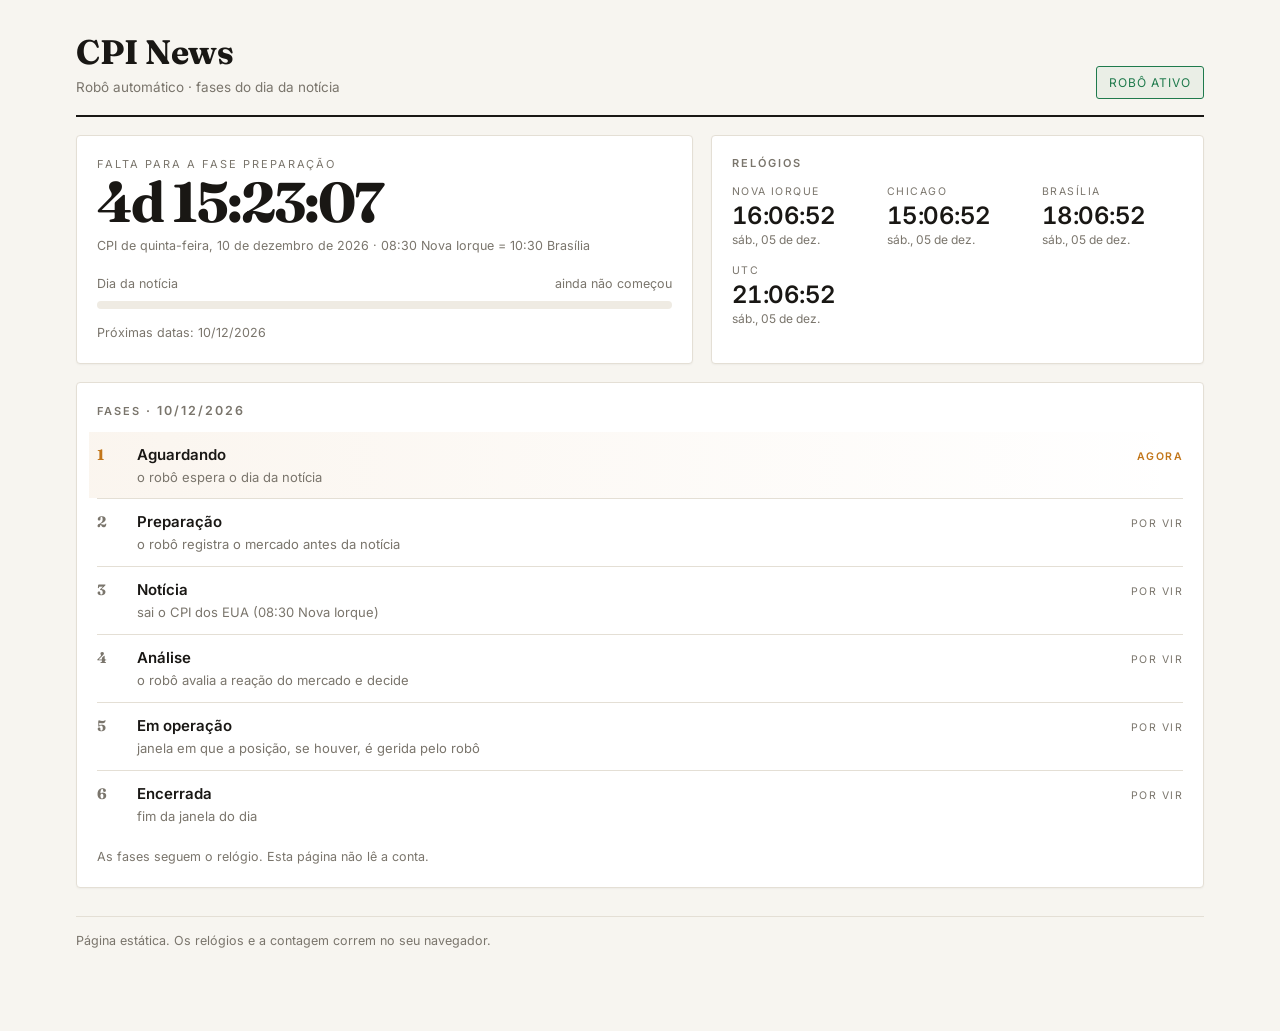
==== cpi-news/index.html @ f6e4e3d6 "CPI News: fases do robo" ====
<!doctype html>
<html lang="pt">
<head>
<meta charset="utf-8">
<meta name="viewport" content="width=device-width, initial-scale=1">
<title>CPI News</title>
<link rel="preconnect" href="https://fonts.googleapis.com">
<link href="https://fonts.googleapis.com/css2?family=Fraunces:opsz,wght@9..144,600;9..144,700&family=Inter:wght@400;500;600&display=swap" rel="stylesheet">
<link rel="stylesheet" href="estilo.css">
</head>
<body>
<div class="env">

  <div class="cab">
    <div>
      <h1>CPI News</h1>
      <div class="sub">Robô automático · fases do dia da notícia</div>
    </div>
    <div class="selo-saude">Robô ativo</div>
  </div>

  <div class="gr g2">
    <div class="cx">
      <div class="rot" id="conta-rot">—</div>
      <div class="conta-n" id="conta">—</div>
      <div class="sub" id="conta-quando" style="margin-top:6px"></div>
      <div style="margin-top:18px">
        <div style="display:flex;justify-content:space-between" class="sub">
          <span>Dia da notícia</span><span id="barra-lado"></span></div>
        <div class="barra o"><i id="barra-dia" style="width:0%"></i></div>
      </div>
      <div class="sub" style="margin-top:14px" id="proximos"></div>
    </div>
    <div class="cx">
      <h2>Relógios</h2>
      <div class="rel" id="relogios"></div>
    </div>
  </div>

  <div class="gr">
    <div class="cx larga">
      <h2>Fases <span class="sub" id="etapas-dia"></span></h2>
      <div id="etapas"></div>
      <div class="sub" style="margin-top:10px">As fases seguem o relógio. Esta página não lê a conta.</div>
    </div>
  </div>

  <div class="rodape">Página estática. Os relógios e a contagem correm no seu navegador.</div>
</div>

<script>
const el = id => document.getElementById(id);
const NY = 'America/New_York';
const DIAS = ['2026-10-14', '2026-11-10', '2026-12-10'];
const dataBR = s => s.slice(8,10)+'/'+s.slice(5,7)+'/'+s.slice(0,4);

function nyMs(dia, hh, mm){
  const [y,m,d] = dia.split('-').map(Number);
  let t = Date.UTC(y, m-1, d, hh, mm);
  for (let i=0;i<2;i++){
    const p = Object.fromEntries(new Intl.DateTimeFormat('en-US',{timeZone:NY,hourCycle:'h23',
      year:'numeric',month:'2-digit',day:'2-digit',hour:'2-digit',minute:'2-digit'}).formatToParts(new Date(t))
      .map(x=>[x.type,x.value]));
    t += Date.UTC(y, m-1, d, hh, mm) - Date.UTC(+p.year, +p.month-1, +p.day, +p.hour, +p.minute);
  }
  return t;
}
const sexta = dia => new Date(dia+'T12:00:00Z').getUTCDay() === 5;
function marcos(dia){
  const nt = nyMs(dia,8,30), min = 60e3;
  return {ini:nt-60*min, nt, an:nt+30*min, op:nt+45*min, fim: sexta(dia) ? nyMs(dia,16,50) : nyMs(dia,21,0)};
}
function dur(ms){
  let s = Math.max(0, Math.floor(ms/1000));
  const d=Math.floor(s/86400), h=Math.floor(s%86400/3600), m=Math.floor(s%3600/60), x=s%60;
  const p=n=>String(n).padStart(2,'0');
  return d>0 ? `${d}d ${p(h)}:${p(m)}:${p(x)}` : `${p(h)}:${p(m)}:${p(x)}`;
}
const fmt = (ms, fuso, opt) => new Intl.DateTimeFormat('pt-BR',Object.assign({timeZone:fuso},opt)).format(new Date(ms));

const RELOGIOS = [['Nova Iorque',NY],['Chicago','America/Chicago'],['Brasília','America/Sao_Paulo'],['UTC','UTC']];
function pintaRelogios(agora){
  el('relogios').innerHTML = RELOGIOS.map(([nome,f]) =>
    `<div><div class="c">${nome}</div><div class="h">${fmt(agora,f,{hour:'2-digit',minute:'2-digit',second:'2-digit',hour12:false})}</div>`
    + `<div class="d">${fmt(agora,f,{weekday:'short',day:'2-digit',month:'short'})}</div></div>`).join('');
}

function pinta(){
  const agora = Date.now();
  pintaRelogios(agora);
  const dia = DIAS.find(d => marcos(d).fim > agora);
  if (!dia){
    el('conta-rot').textContent = 'Sem notícia marcada'; el('conta').textContent = '—';
    el('conta-quando').textContent = 'O calendário de 2027 ainda não foi publicado.';
    el('etapas').innerHTML = ''; return;
  }
  const M = marcos(dia);
  const F = [
    ['Aguardando', 'o robô espera o dia da notícia', null, M.ini],
    ['Preparação', 'o robô registra o mercado antes da notícia', M.ini, M.nt],
    ['Notícia', 'sai o CPI dos EUA (08:30 Nova Iorque)', M.nt, M.an],
    ['Análise', 'o robô avalia a reação do mercado e decide', M.an, M.op],
    ['Em operação', 'janela em que a posição, se houver, é gerida pelo robô', M.op, M.fim],
    ['Encerrada', 'fim da janela do dia', M.fim, null],
  ];
  const i = F.findIndex(([, , ini, fim]) => (ini===null || agora >= ini) && (fim===null || agora < fim));
  const prox = F[i+1];
  el('conta-rot').textContent = prox ? 'Falta para a fase ' + prox[0] : 'Dia encerrado';
  el('conta').textContent = prox ? dur(prox[2] - agora) : '—';
  el('conta-quando').textContent = 'CPI de ' + fmt(nyMs(dia,12,0), NY, {weekday:'long',day:'2-digit',month:'long',year:'numeric'})
    + ' · 08:30 Nova Iorque = ' + fmt(M.nt,'America/Sao_Paulo',{hour:'2-digit',minute:'2-digit'}) + ' Brasília';
  const pct = Math.min(100, Math.max(0, (agora - M.ini)/(M.fim - M.ini)*100));
  el('barra-dia').style.width = pct + '%';
  el('barra-lado').textContent = pct>0 ? Math.round(pct)+'%' : 'ainda não começou';
  el('proximos').textContent = 'Próximas datas: ' + DIAS.filter(d => marcos(d).fim > agora).map(dataBR).join(' · ');
  el('etapas-dia').textContent = '· ' + dataBR(dia);
  el('etapas').innerHTML = F.map(([n,det],k) => {
    const cls = k<i ? 'et-feito' : k===i ? 'et-agora' : '';
    const selo = k<i ? 'feito' : k===i ? 'agora' : 'por vir';
    return `<div class="etapa ${cls}"><div class="nu">${k+1}</div><div><div class="nome">${n}</div><div class="det">${det}</div></div><div class="selo">${selo}</div></div>`;
  }).join('');
}
pinta(); setInterval(pinta, 1000);
</script>
</body>
</html>
---- cpi-news/estilo.css ----
:root{
  --papel:#F7F5F0; --cartao:#FFFFFF; --tinta:#191714; --fraco:#7A756C; --linha:#E4DFD5;
  --azul:#20558A; --verde:#1F7A4C; --ocre:#C2761A; --rubro:#B3392F; --calma:#EFEBE3;
}
*{box-sizing:border-box}
body{margin:0;background:var(--papel);color:var(--tinta);
     font:15px/1.6 Inter,system-ui,-apple-system,Segoe UI,sans-serif}
.env{max-width:1160px;margin:0 auto;padding:34px 16px 80px}
h1{font:700 34px/1.1 Fraunces,Georgia,serif;margin:0;letter-spacing:-.5px}
h2{font:600 11px Inter,sans-serif;letter-spacing:.18em;text-transform:uppercase;
   color:var(--fraco);margin:0 0 14px}
.cab{border-bottom:2px solid var(--tinta);padding-bottom:16px;display:flex;
  justify-content:space-between;align-items:flex-end;gap:16px;flex-wrap:wrap}
.cab .sub{color:var(--fraco);font-size:13.5px;margin-top:6px}
.cx{background:var(--cartao);border:1px solid var(--linha);border-radius:4px;padding:20px;
  box-shadow:0 1px 2px rgba(25,23,20,.04);min-width:0}
.gr{display:grid;gap:18px;margin-top:18px}
.g3{grid-template-columns:repeat(auto-fit,minmax(240px,1fr))}
.g2{grid-template-columns:1.25fr 1fr}
.larga{grid-column:1/-1}
@media(max-width:860px){.g2{grid-template-columns:1fr}}

.med{display:flex;gap:16px;align-items:center}
.med svg{width:104px;height:104px;flex:none}
.med .n{font:700 34px Fraunces,serif;line-height:1;font-variant-numeric:tabular-nums}
.med .r{font-size:11px;letter-spacing:.16em;text-transform:uppercase;color:var(--fraco);margin-top:4px}
.med .o{font-size:13px;color:var(--fraco);margin-top:6px}

.conta-n{font:700 56px Fraunces,serif;letter-spacing:-2px;line-height:1;font-variant-numeric:tabular-nums}
@media(max-width:500px){.conta-n{font-size:42px}}
.rot{font-size:11px;letter-spacing:.18em;text-transform:uppercase;color:var(--fraco)}
.barra{height:8px;background:var(--calma);border-radius:99px;overflow:hidden;margin-top:7px}
.barra i{display:block;height:100%;background:var(--azul);transition:width .4s}
.barra.o i{background:var(--ocre)}
.rel{display:grid;grid-template-columns:repeat(auto-fit,minmax(108px,1fr));gap:14px}
.rel .c{font-size:10.5px;letter-spacing:.14em;text-transform:uppercase;color:var(--fraco)}
.rel .h{font:600 24px Inter,sans-serif;font-variant-numeric:tabular-nums;letter-spacing:-.5px}
.rel .d{font-size:12px;color:var(--fraco)}

.etapa{display:grid;grid-template-columns:28px 1fr auto;gap:12px;align-items:baseline;padding:11px 0}
.etapa+.etapa{border-top:1px solid var(--linha)}
.etapa .nu{font:700 15px Fraunces,serif;color:var(--fraco)}
.etapa .nome{font-weight:600} .etapa .det{font-size:13px;color:var(--fraco)}
.etapa .selo{font-size:10.5px;letter-spacing:.14em;text-transform:uppercase;color:var(--fraco);white-space:nowrap}
.et-feito .nu,.et-feito .selo{color:var(--verde)}
.et-agora{background:linear-gradient(90deg,rgba(194,118,26,.07),transparent);
  margin:0 -8px;padding-left:8px;padding-right:8px}
.et-agora .nu{color:var(--ocre)} .et-agora .selo{color:var(--ocre);font-weight:600}

.val{display:grid;grid-template-columns:12px 1fr auto;gap:11px;align-items:baseline;padding:9px 0}
.val+.val{border-top:1px solid var(--linha)}
.val .pt{width:9px;height:9px;border-radius:50%;background:var(--verde);transform:translateY(-1px)}
.val.aviso .pt{background:var(--ocre)}
.val .rt{font-weight:600;font-size:14px}
.val .aj{font-size:12.5px;color:var(--fraco)}
.val .vl{font-size:13.5px;color:var(--fraco);text-align:right;white-space:nowrap}
.sub{color:var(--fraco);font-size:12.5px}
.pastilha{font-size:10.5px;padding:2px 9px;border-radius:99px;border:1px solid var(--linha);
  color:var(--fraco);white-space:nowrap}
.pastilha.ok{border-color:var(--verde);color:var(--verde);background:rgba(31,122,76,.06)}
.pastilha.aviso{border-color:var(--ocre);color:var(--ocre);background:rgba(194,118,26,.06)}
.pastilha.alarme{border-color:var(--rubro);color:var(--rubro);background:rgba(179,57,47,.06)}
.selo-saude{border:1px solid var(--verde);color:var(--verde);border-radius:3px;padding:6px 12px;
  font-size:12px;letter-spacing:.08em;text-transform:uppercase;background:rgba(31,122,76,.06)}

.fx{display:grid;grid-template-columns:repeat(auto-fit,minmax(200px,1fr));gap:22px}
.fx-c+.fx-c{border-left:1px solid var(--linha);padding-left:22px}
.fx-c .k{font-size:10.5px;letter-spacing:.16em;text-transform:uppercase;color:var(--fraco)}
.fx-n{font:700 25px Fraunces,Georgia,serif;letter-spacing:-.7px;margin:5px 0 8px;
  font-variant-numeric:tabular-nums;line-height:1}
.fx-c .u{font-size:12px;color:var(--fraco);margin-top:7px;line-height:1.45}
.fx-fim .fx-n{color:var(--azul)}
@media(max-width:700px){.fx-c+.fx-c{border-left:0;padding-left:0;border-top:1px solid var(--linha);padding-top:16px}}

.calc{display:flex;gap:10px;align-items:center;flex-wrap:wrap;margin-bottom:16px}
.calc input{font:600 20px Inter,sans-serif;width:150px;padding:6px 10px;border:1px solid var(--linha);
  border-radius:4px;background:var(--papel);color:var(--tinta);font-variant-numeric:tabular-nums}
.calc button{font:600 12px Inter,sans-serif;background:transparent;border:1px solid var(--linha);
  border-radius:99px;padding:5px 12px;cursor:pointer;color:var(--fraco)}
.calc button:hover{border-color:var(--azul);color:var(--azul)}
.dinh{display:grid;grid-template-columns:repeat(auto-fit,minmax(150px,1fr));gap:20px}
.dinh .k{font-size:10.5px;letter-spacing:.16em;text-transform:uppercase;color:var(--fraco)}
.dinh .n{font:700 26px Fraunces,Georgia,serif;letter-spacing:-.8px;margin-top:4px;font-variant-numeric:tabular-nums}
.dinh .u{font-size:12.5px;color:var(--fraco);margin-top:2px}

.rolo{max-height:340px;overflow:auto}
table{width:100%;border-collapse:collapse;font-size:13.5px;font-variant-numeric:tabular-nums}
th{text-align:left;font-size:10.5px;letter-spacing:.14em;text-transform:uppercase;color:var(--fraco);
   font-weight:600;padding:0 10px 9px 0;border-bottom:1px solid var(--linha);
   position:sticky;top:0;background:var(--cartao)}
td{padding:8px 10px 8px 0;border-bottom:1px solid var(--linha);white-space:nowrap}
.pos{color:var(--verde)} .neg{color:var(--rubro)}
svg.graf{display:block;width:100%;height:150px}

.leitura{background:#FFFDF8;border-left:3px solid var(--ocre)}
.leitura p{font:600 17px/1.65 Fraunces,Georgia,serif;margin:0 0 10px;letter-spacing:-.2px}
.leitura p:last-child{margin-bottom:0}
.rodape{margin-top:28px;color:var(--fraco);font-size:12.5px;border-top:1px solid var(--linha);padding-top:14px}
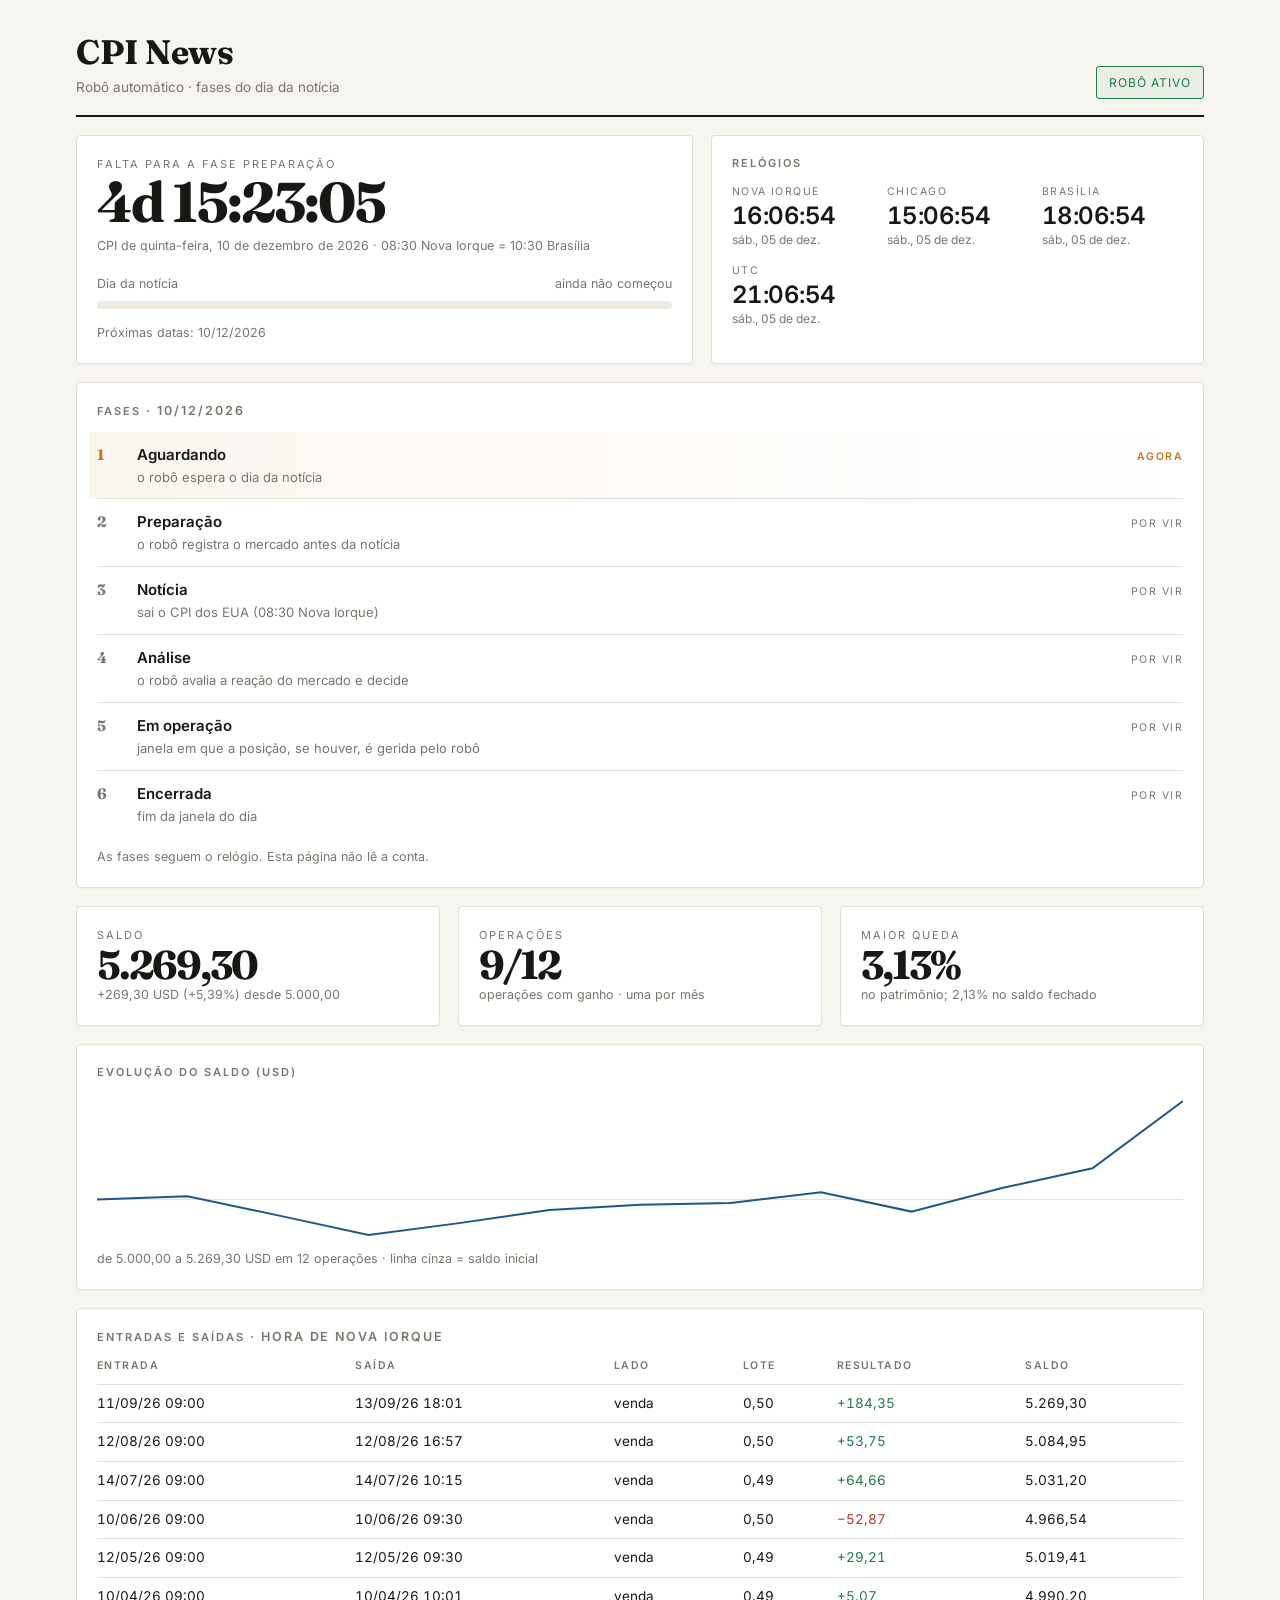
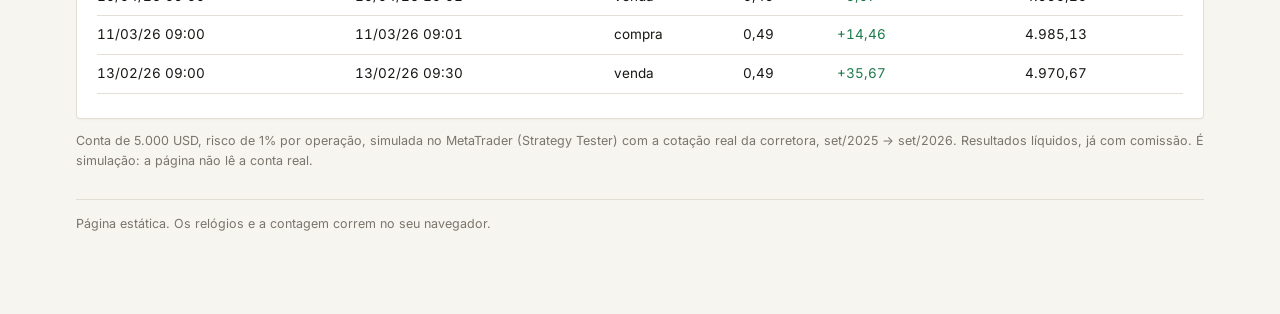
==== commit 514f6ca1: "CPI News: saldo, curva e entradas da conta" ====
--- a/cpi-news/index.html
+++ b/cpi-news/index.html
@@ -45,9 +45,30 @@
     </div>
   </div>
 
+  <div class="gr g3">
+    <div class="cx"><div class="rot">Saldo</div><div class="conta-n" id="c-saldo" style="font-size:40px">—</div><div class="sub" id="c-saldo-o"></div></div>
+    <div class="cx"><div class="rot">Operações</div><div class="conta-n" id="c-ops" style="font-size:40px">—</div><div class="sub" id="c-ops-o"></div></div>
+    <div class="cx"><div class="rot">Maior queda</div><div class="conta-n" id="c-dd" style="font-size:40px">—</div><div class="sub" id="c-dd-o"></div></div>
+  </div>
+
+  <div class="gr">
+    <div class="cx larga">
+      <h2>Evolução do saldo (USD)</h2>
+      <svg class="graf" id="graf" viewBox="0 0 300 150" preserveAspectRatio="none"></svg>
+      <div class="sub" id="graf-nota" style="margin-top:6px"></div>
+    </div>
+    <div class="cx larga">
+      <h2>Entradas e saídas <span class="sub">· hora de Nova Iorque</span></h2>
+      <div class="rolo"><table id="ops"></table></div>
+    </div>
+  </div>
+
+  <div class="sub" style="margin-top:12px">Conta de 5.000 USD, risco de 1% por operação, simulada no MetaTrader (Strategy Tester) com a cotação real da corretora, set/2025 → set/2026. Resultados líquidos, já com comissão. É simulação: a página não lê a conta real.</div>
+
   <div class="rodape">Página estática. Os relógios e a contagem correm no seu navegador.</div>
 </div>
 
+<script src="conta.js"></script>
 <script>
 const el = id => document.getElementById(id);
 const NY = 'America/New_York';
@@ -120,6 +141,34 @@
     return `<div class="etapa ${cls}"><div class="nu">${k+1}</div><div><div class="nome">${n}</div><div class="det">${det}</div></div><div class="selo">${selo}</div></div>`;
   }).join('');
 }
+
+// ------------------------------------------------ conta
+(function(){
+  const C = CONTA, O = C.ops, fim = O[O.length-1].saldo, luc = fim - C.inicial;
+  const n2 = v => (+v).toLocaleString('pt-BR',{minimumFractionDigits:2,maximumFractionDigits:2});
+  const sg = v => (v>0?'+':v<0?'−':'') + n2(Math.abs(v));
+  const cls = v => v>0 ? 'pos' : v<0 ? 'neg' : '';
+  const br = s => s.slice(8,10)+'/'+s.slice(5,7)+'/'+s.slice(2,4);
+  const ganhas = O.filter(o => o.usd > 0).length;
+  el('c-saldo').textContent = n2(fim);
+  el('c-saldo-o').textContent = `${sg(luc)} USD (${sg(luc/C.inicial*100)}%) desde ${n2(C.inicial)}`;
+  el('c-ops').textContent = `${ganhas}/${O.length}`;
+  el('c-ops-o').textContent = `operações com ganho · uma por mês`;
+  el('c-dd').textContent = n2(C.dd_patrimonio).replace(/,?0+$/,'') + '%';
+  el('c-dd-o').textContent = `no patrimônio; ${n2(C.dd_saldo)}% no saldo fechado`;
+
+  const pts = [C.inicial].concat(O.map(o => o.saldo));
+  const mn = Math.min(...pts), mx = Math.max(...pts), W=300, H=150, pad=8;
+  const x = i => i/(pts.length-1)*W, y = v => H-pad - (v-mn)/(mx-mn||1)*(H-2*pad);
+  el('graf').innerHTML = `<line x1="0" x2="${W}" y1="${y(C.inicial)}" y2="${y(C.inicial)}" stroke="#E4DFD5" stroke-width="1" vector-effect="non-scaling-stroke"/>`
+    + `<polyline fill="none" stroke="#20558A" stroke-width="2" vector-effect="non-scaling-stroke" points="${pts.map((v,i)=>x(i)+','+y(v)).join(' ')}"/>`;
+  el('graf-nota').textContent = `de ${n2(C.inicial)} a ${n2(fim)} USD em ${O.length} operações · linha cinza = saldo inicial`;
+
+  el('ops').innerHTML = '<tr><th>Entrada</th><th>Saída</th><th>Lado</th><th>Lote</th><th>Resultado</th><th>Saldo</th></tr>'
+    + O.slice().reverse().map(o => `<tr><td>${br(o.ent)} ${o.ent.slice(11)}</td><td>${br(o.sai)} ${o.sai.slice(11)}</td><td>${o.lado}</td>`
+      + `<td>${n2(o.lote)}</td><td class="${cls(o.usd)}">${sg(o.usd)}</td><td>${n2(o.saldo)}</td></tr>`).join('')
+    + '<tr><td colspan="6" class="sub" style="white-space:normal">11/09/2026: na simulação a posição ficou aberta no fim de semana e o ganho saiu maior do que o normal. A versão atual do robô fecha antes do fim de semana.</td></tr>';
+})();
 pinta(); setInterval(pinta, 1000);
 </script>
 </body>
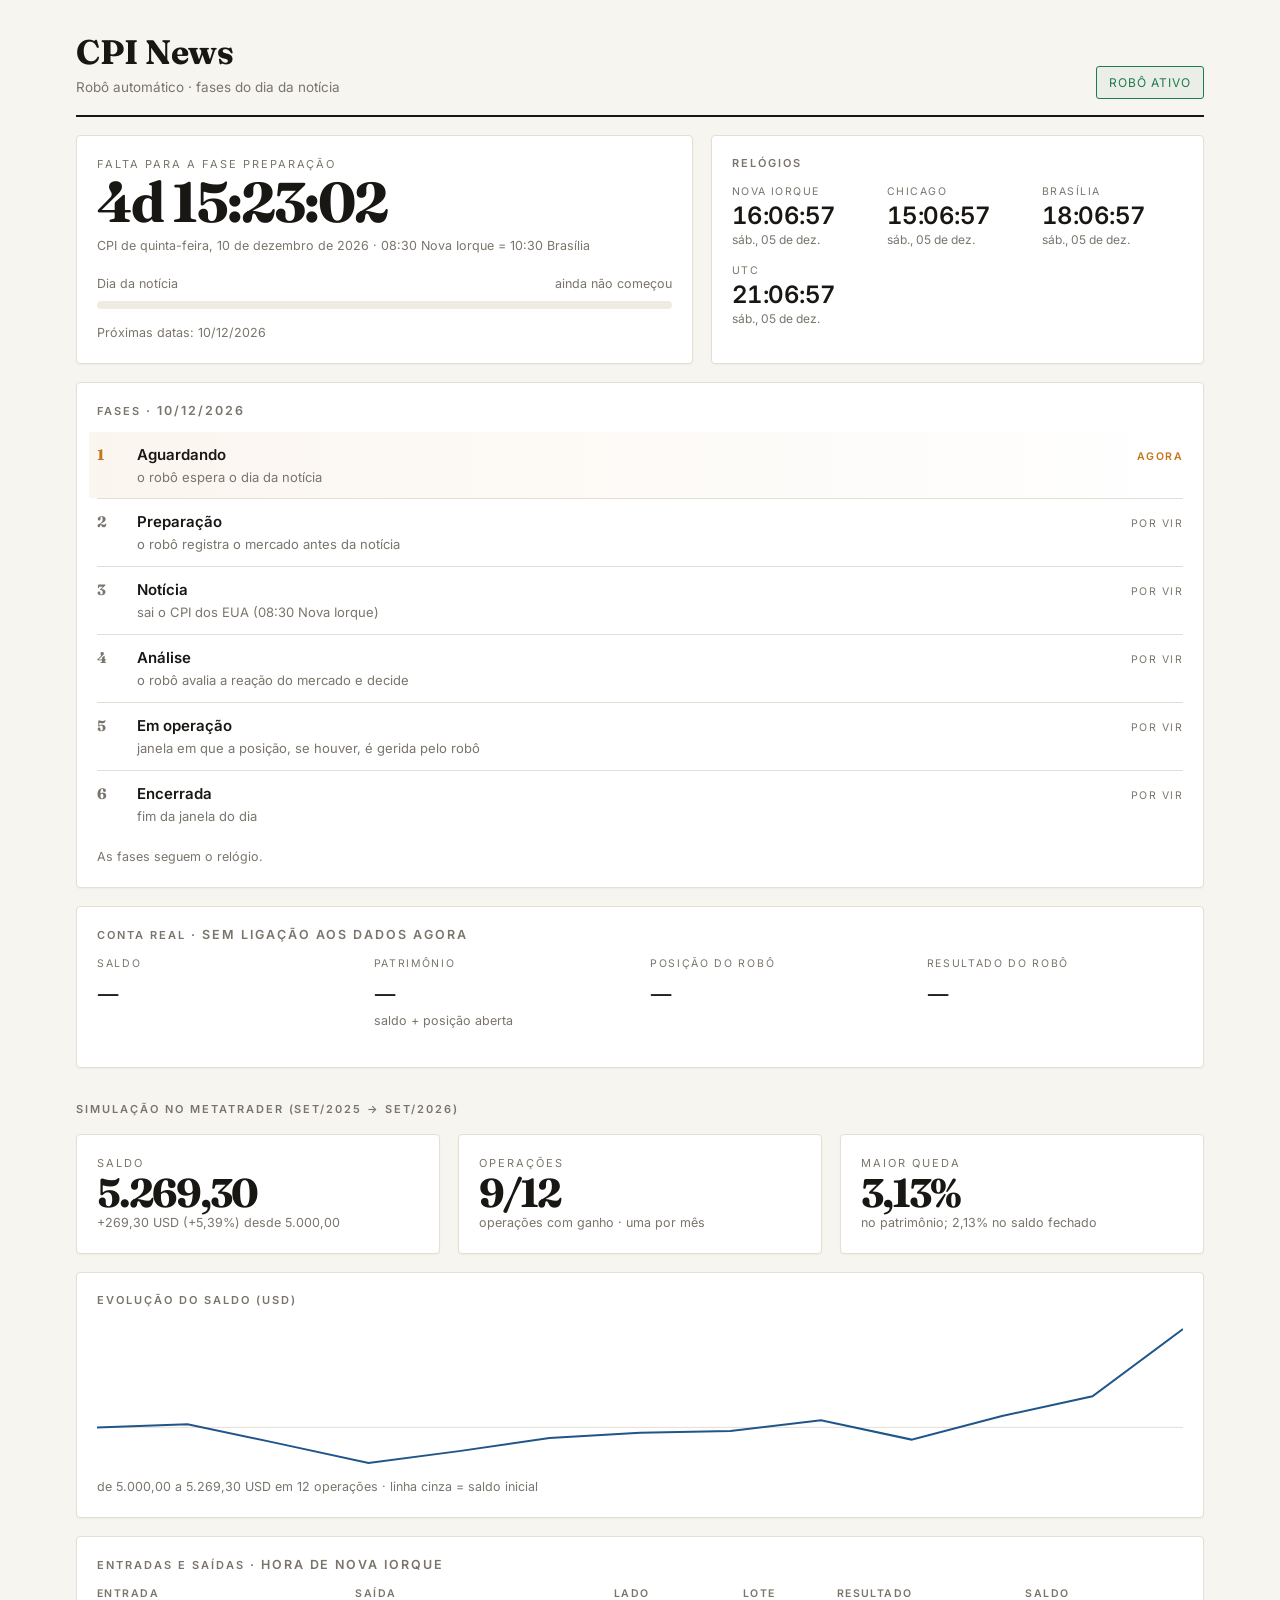
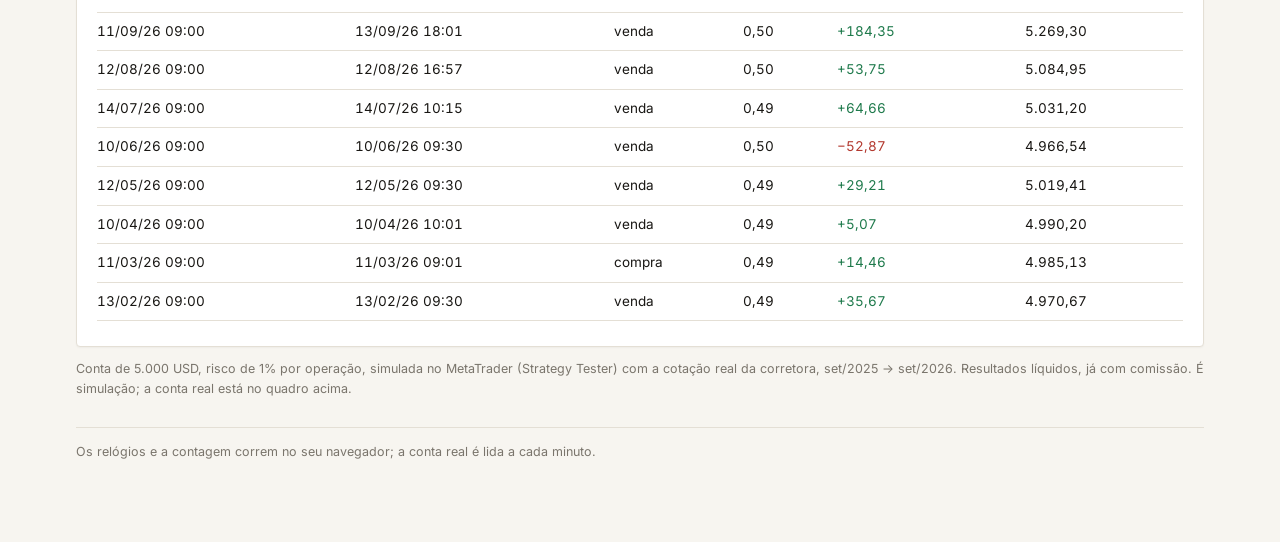
==== commit 9bd0d3c1: "CPI News: conta real ao vivo" ====
--- a/cpi-news/index.html
+++ b/cpi-news/index.html
@@ -41,9 +41,24 @@
     <div class="cx larga">
       <h2>Fases <span class="sub" id="etapas-dia"></span></h2>
       <div id="etapas"></div>
-      <div class="sub" style="margin-top:10px">As fases seguem o relógio. Esta página não lê a conta.</div>
-    </div>
-  </div>
+      <div class="sub" style="margin-top:10px">As fases seguem o relógio.</div>
+    </div>
+  </div>
+
+  <div class="gr">
+    <div class="cx larga">
+      <h2>Conta real <span class="sub" id="r-estado">· a ligar…</span></h2>
+      <div class="dinh">
+        <div><div class="k">Saldo</div><div class="n" id="r-saldo">—</div><div class="u" id="r-saldo-u"></div></div>
+        <div><div class="k">Patrimônio</div><div class="n" id="r-patr">—</div><div class="u">saldo + posição aberta</div></div>
+        <div><div class="k">Posição do robô</div><div class="n" id="r-pos">—</div><div class="u" id="r-pos-u"></div></div>
+        <div><div class="k">Resultado do robô</div><div class="n" id="r-acum">—</div><div class="u" id="r-acum-u"></div></div>
+      </div>
+      <div class="rolo" style="margin-top:16px"><table id="r-ops"></table></div>
+    </div>
+  </div>
+
+  <h2 style="margin:34px 0 0">Simulação no MetaTrader (set/2025 → set/2026)</h2>
 
   <div class="gr g3">
     <div class="cx"><div class="rot">Saldo</div><div class="conta-n" id="c-saldo" style="font-size:40px">—</div><div class="sub" id="c-saldo-o"></div></div>
@@ -63,9 +78,9 @@
     </div>
   </div>
 
-  <div class="sub" style="margin-top:12px">Conta de 5.000 USD, risco de 1% por operação, simulada no MetaTrader (Strategy Tester) com a cotação real da corretora, set/2025 → set/2026. Resultados líquidos, já com comissão. É simulação: a página não lê a conta real.</div>
-
-  <div class="rodape">Página estática. Os relógios e a contagem correm no seu navegador.</div>
+  <div class="sub" style="margin-top:12px">Conta de 5.000 USD, risco de 1% por operação, simulada no MetaTrader (Strategy Tester) com a cotação real da corretora, set/2025 → set/2026. Resultados líquidos, já com comissão. É simulação; a conta real está no quadro acima.</div>
+
+  <div class="rodape">Os relógios e a contagem correm no seu navegador; a conta real é lida a cada minuto.</div>
 </div>
 
 <script src="conta.js"></script>
@@ -169,6 +184,37 @@
       + `<td>${n2(o.lote)}</td><td class="${cls(o.usd)}">${sg(o.usd)}</td><td>${n2(o.saldo)}</td></tr>`).join('')
     + '<tr><td colspan="6" class="sub" style="white-space:normal">11/09/2026: na simulação a posição ficou aberta no fim de semana e o ganho saiu maior do que o normal. A versão atual do robô fecha antes do fim de semana.</td></tr>';
 })();
+
+// ------------------------------------------------ conta real (vigia na VPS -> MySQL -> Railway)
+const URL_CONTA = 'https://dados-cpi-conta-production.up.railway.app/conta.json';
+async function contaReal(){
+  const n2 = v => (+v).toLocaleString('pt-BR',{minimumFractionDigits:2,maximumFractionDigits:2});
+  const sg = v => (v>0?'+':v<0?'−':'') + n2(Math.abs(v));
+  const cls = v => v>0 ? 'pos' : v<0 ? 'neg' : '';
+  const br = s => s.slice(8,10)+'/'+s.slice(5,7)+'/'+s.slice(2,4)+' '+s.slice(11);
+  let d;
+  try { d = await (await fetch(URL_CONTA, {cache:'no-store'})).json(); }
+  catch(e){ el('r-estado').textContent = '· sem ligação aos dados agora'; return; }
+  if (d.erro){ el('r-estado').textContent = '· aguardando o primeiro sinal do vigia'; return; }
+  const idade = (Date.now() - Date.parse(d.atualizado_utc))/60000;
+  el('r-estado').textContent = idade < 10
+    ? `· ao vivo, atualizado há ${Math.max(0,Math.round(idade))} min`
+    : `· vigia sem sinal desde ${fmt(Date.parse(d.atualizado_utc),'America/Sao_Paulo',{day:'2-digit',month:'2-digit',hour:'2-digit',minute:'2-digit'})} (Brasília)`;
+  el('r-saldo').textContent = n2(d.saldo); el('r-saldo-u').textContent = d.moeda + ' · a conta inteira';
+  el('r-patr').textContent = n2(d.patrimonio);
+  if (d.aberta){
+    el('r-pos').innerHTML = `<span class="${cls(d.aberta.usd)}">${sg(d.aberta.usd)}</span>`;
+    el('r-pos-u').textContent = `${d.aberta.lado} ${n2(d.aberta.lote)} lote desde ${d.aberta.ent.slice(11)} NY`;
+  } else { el('r-pos').textContent = 'nenhuma'; el('r-pos-u').textContent = 'fora do dia da notícia, é o normal'; }
+  const acum = d.ops.reduce((a,o)=>a+o.usd,0), g = d.ops.filter(o=>o.usd>0).length;
+  el('r-acum').innerHTML = d.ops.length ? `<span class="${cls(acum)}">${sg(acum)}</span>` : '—';
+  el('r-acum-u').textContent = d.ops.length ? `${g} de ${d.ops.length} com ganho, desde 12/10/2026` : 'ainda sem operação fechada';
+  el('r-ops').innerHTML = d.ops.length
+    ? '<tr><th>Entrada (NY)</th><th>Saída (NY)</th><th>Lado</th><th>Lote</th><th>Resultado</th></tr>'
+      + d.ops.slice().reverse().map(o => `<tr><td>${br(o.ent)}</td><td>${br(o.sai)}</td><td>${o.lado}</td><td>${n2(o.lote)}</td><td class="${cls(o.usd)}">${sg(o.usd)}</td></tr>`).join('')
+    : '';
+}
+contaReal(); setInterval(contaReal, 60000);
 pinta(); setInterval(pinta, 1000);
 </script>
 </body>
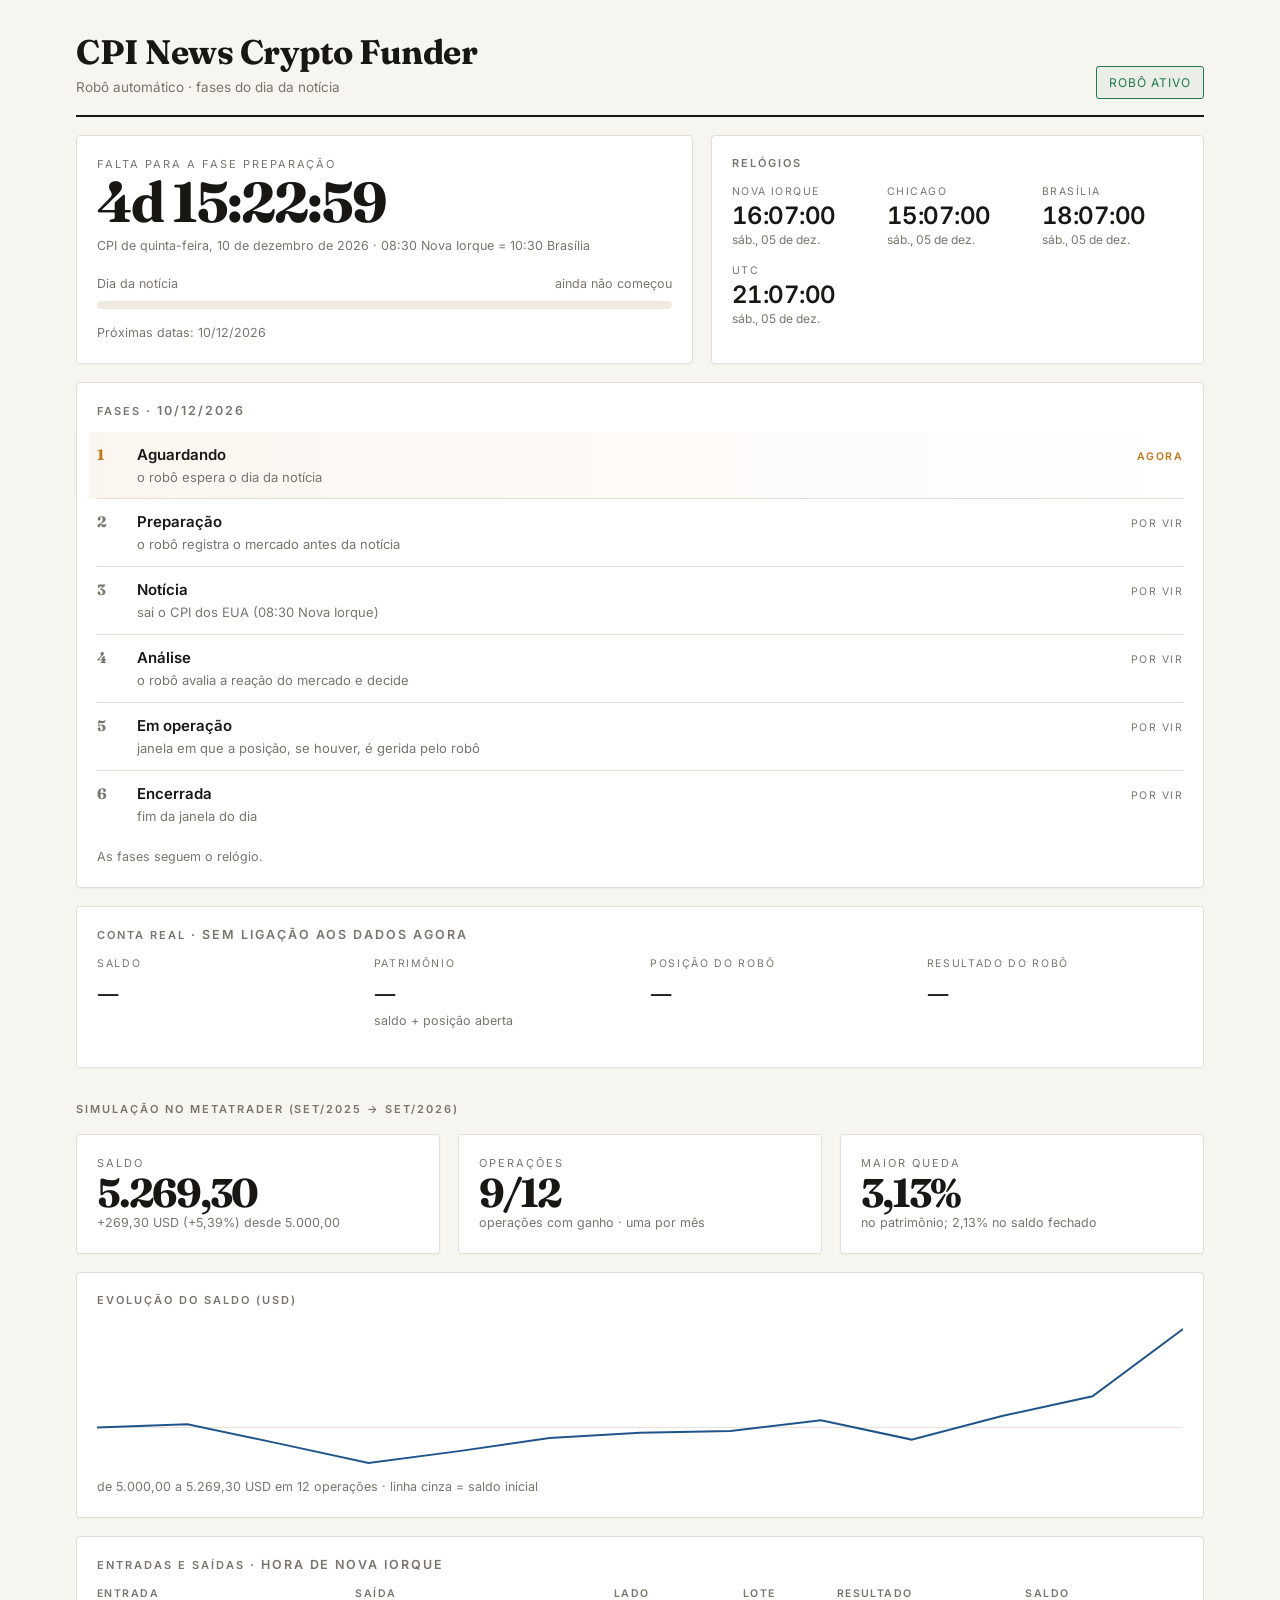
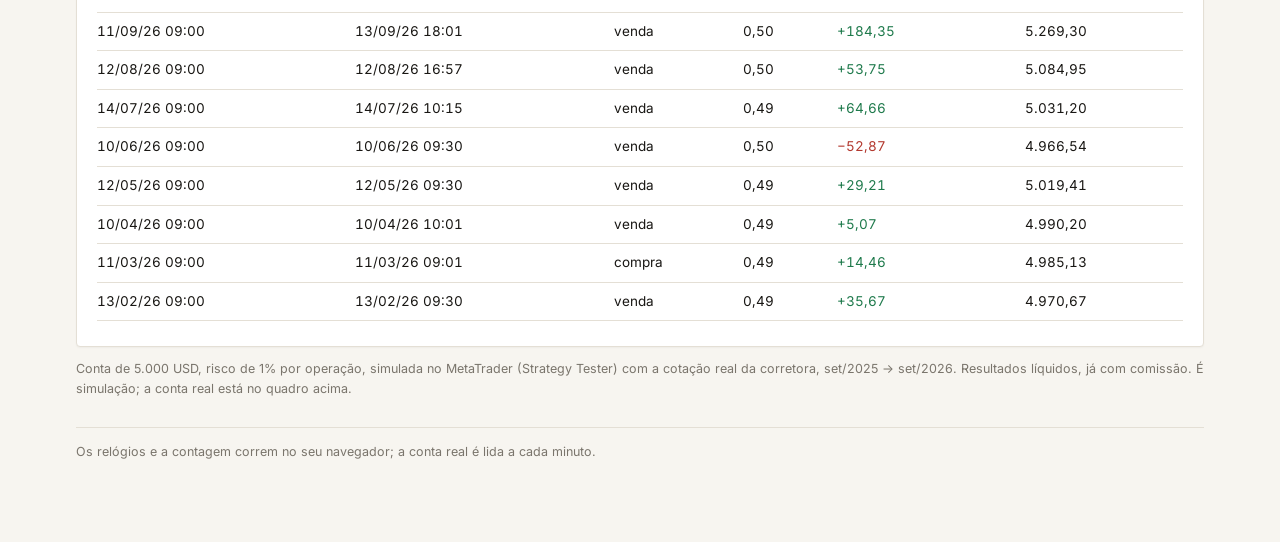
==== commit 592f53c0: "CPI News: titulo passa a CPI News Crypto Funder" ====
--- a/cpi-news/index.html
+++ b/cpi-news/index.html
@@ -3,7 +3,7 @@
 <head>
 <meta charset="utf-8">
 <meta name="viewport" content="width=device-width, initial-scale=1">
-<title>CPI News</title>
+<title>CPI News Crypto Funder</title>
 <link rel="preconnect" href="https://fonts.googleapis.com">
 <link href="https://fonts.googleapis.com/css2?family=Fraunces:opsz,wght@9..144,600;9..144,700&family=Inter:wght@400;500;600&display=swap" rel="stylesheet">
 <link rel="stylesheet" href="estilo.css">
@@ -13,7 +13,7 @@
 
   <div class="cab">
     <div>
-      <h1>CPI News</h1>
+      <h1>CPI News Crypto Funder</h1>
       <div class="sub">Robô automático · fases do dia da notícia</div>
     </div>
     <div class="selo-saude">Robô ativo</div>
